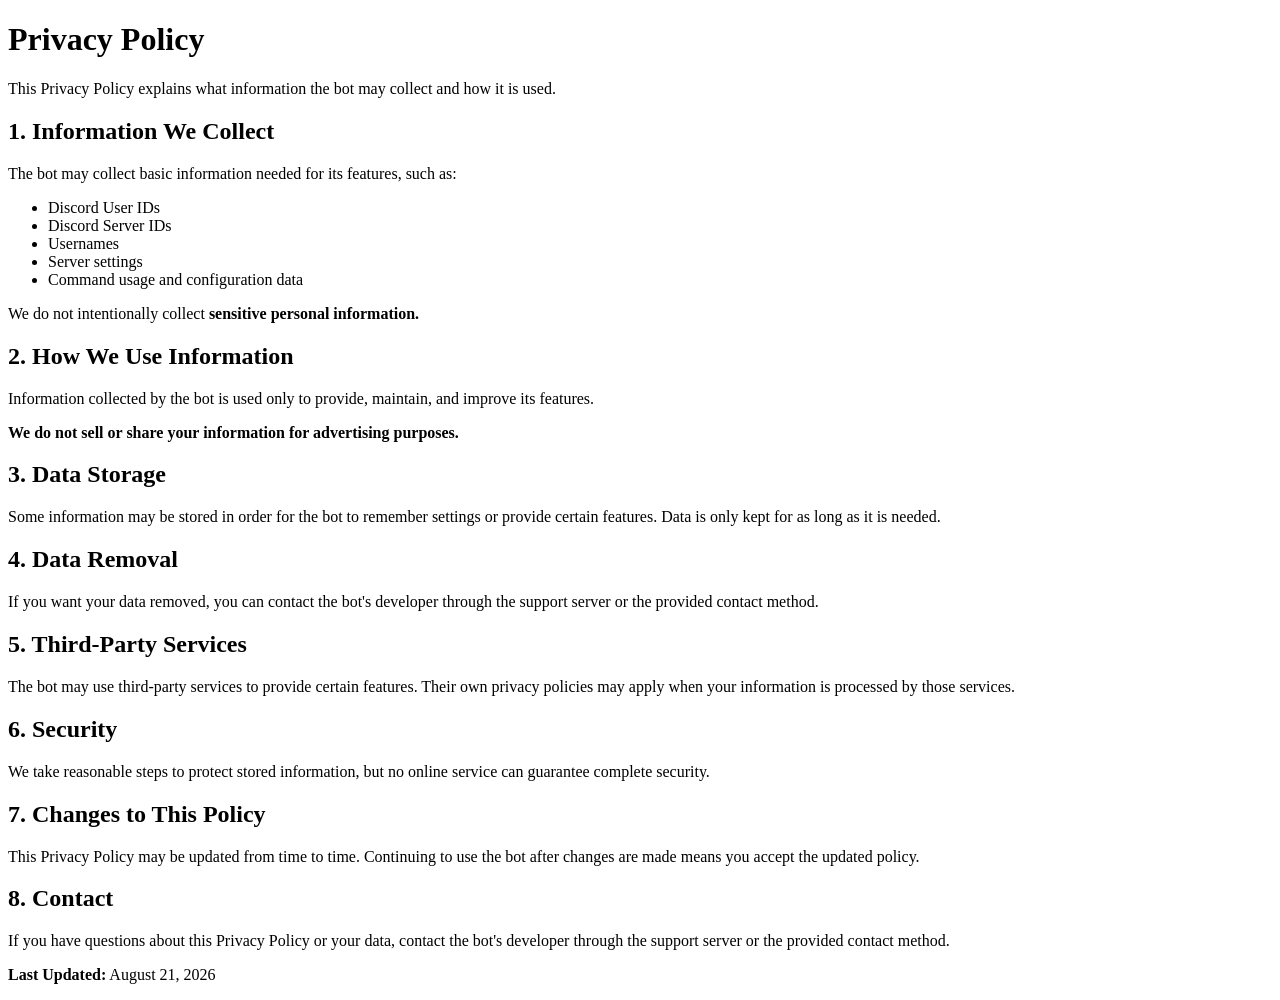
==== pp.html @ 9806330d "Add Privacy Policy page in pp.html" ====
<!DOCTYPE html>
<html lang="en">
<head>
    <meta charset="UTF-8">
    <meta name="viewport" content="width=device-width, initial-scale=1.0">
    <title>Privacy Policy</title>
</head>
<body>
    <h1>Privacy Policy</h1>

    <p>This Privacy Policy explains what information the bot may collect and how it is used.</p>

    <h2>1. Information We Collect</h2>

    <p>The bot may collect basic information needed for its features, such as:</p>

    <ul>
        <li>Discord User IDs</li>
        <li>Discord Server IDs</li>
        <li>Usernames</li>
        <li>Server settings</li>
        <li>Command usage and configuration data</li>
    </ul>

    <p>We do not intentionally collect <strong>sensitive personal information.</strong></p>

    <h2>2. How We Use Information</h2>

    <p>Information collected by the bot is used only to provide, maintain, and improve its features.</p>

    <p><strong>We do not sell or share your information for advertising purposes.</strong></p>

    <h2>3. Data Storage</h2>

    <p>Some information may be stored in order for the bot to remember settings or provide certain features. Data is only kept for as long as it is needed.</p>

    <h2>4. Data Removal</h2>

    <p>If you want your data removed, you can contact the bot's developer through the support server or the provided contact method.</p>

    <h2>5. Third-Party Services</h2>

    <p>The bot may use third-party services to provide certain features. Their own privacy policies may apply when your information is processed by those services.</p>

    <h2>6. Security</h2>

    <p>We take reasonable steps to protect stored information, but no online service can guarantee complete security.</p>

    <h2>7. Changes to This Policy</h2>

    <p>This Privacy Policy may be updated from time to time. Continuing to use the bot after changes are made means you accept the updated policy.</p>

    <h2>8. Contact</h2>

    <p>If you have questions about this Privacy Policy or your data, contact the bot's developer through the support server or the provided contact method.</p>

    <p><strong>Last Updated:</strong> August 21, 2026</p>
</body>
</html>
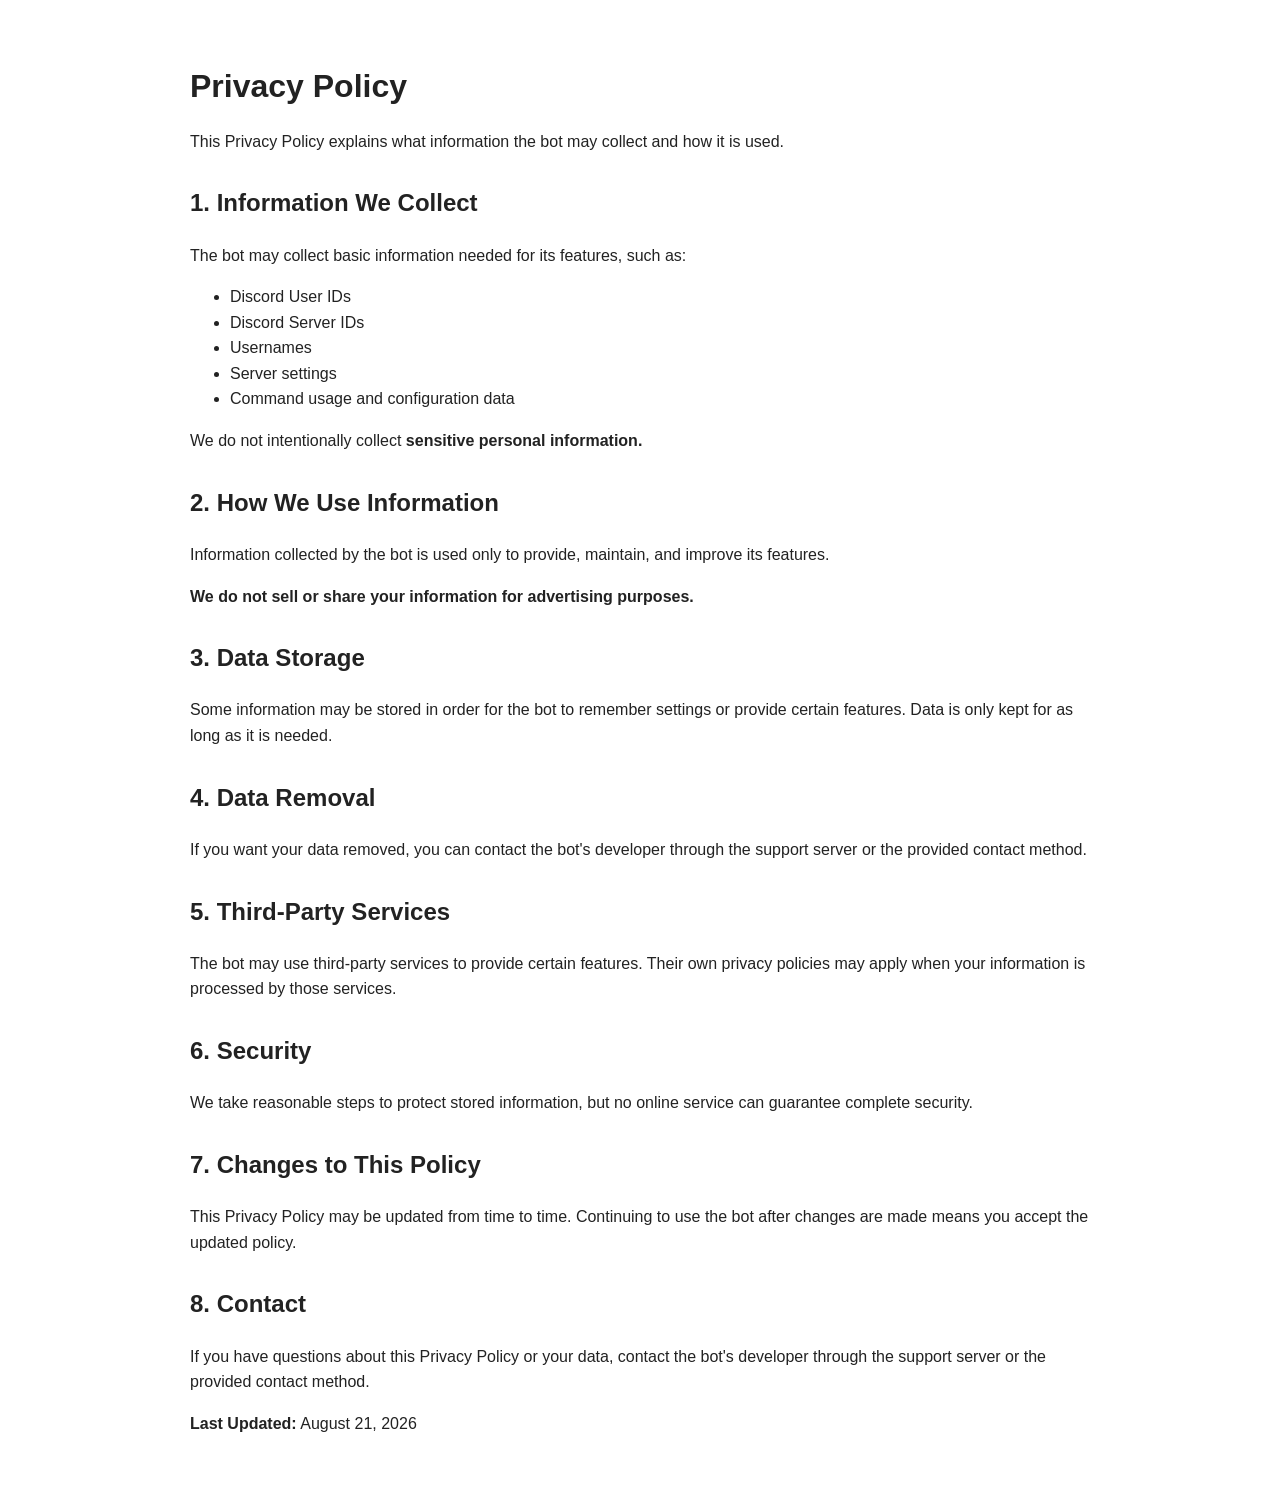
==== commit f96dd906: "Add stylesheet link to privacy policy page" ====
--- a/pp.html
+++ b/pp.html
@@ -4,6 +4,7 @@
     <meta charset="UTF-8">
     <meta name="viewport" content="width=device-width, initial-scale=1.0">
     <title>Privacy Policy</title>
+    <link rel="stylesheet" href="style.css">
 </head>
 <body>
     <h1>Privacy Policy</h1>
--- a/style.css
+++ b/style.css
@@ -0,0 +1,37 @@
+body {
+    font-family: Arial, sans-serif;
+    max-width: 900px;
+    margin: 0 auto;
+    padding: 40px 20px;
+    line-height: 1.6;
+    background: #ffffff;
+    color: #222222;
+}
+
+h1 {
+    margin-bottom: 10px;
+}
+
+h2 {
+    margin-top: 30px;
+}
+
+a {
+    color: #5865f2;
+    text-decoration: none;
+}
+
+a:hover {
+    text-decoration: underline;
+}
+
+@media (prefers-color-scheme: dark) {
+    body {
+        background: #121212;
+        color: #eeeeee;
+    }
+
+    a {
+        color: #7289da;
+    }
+}
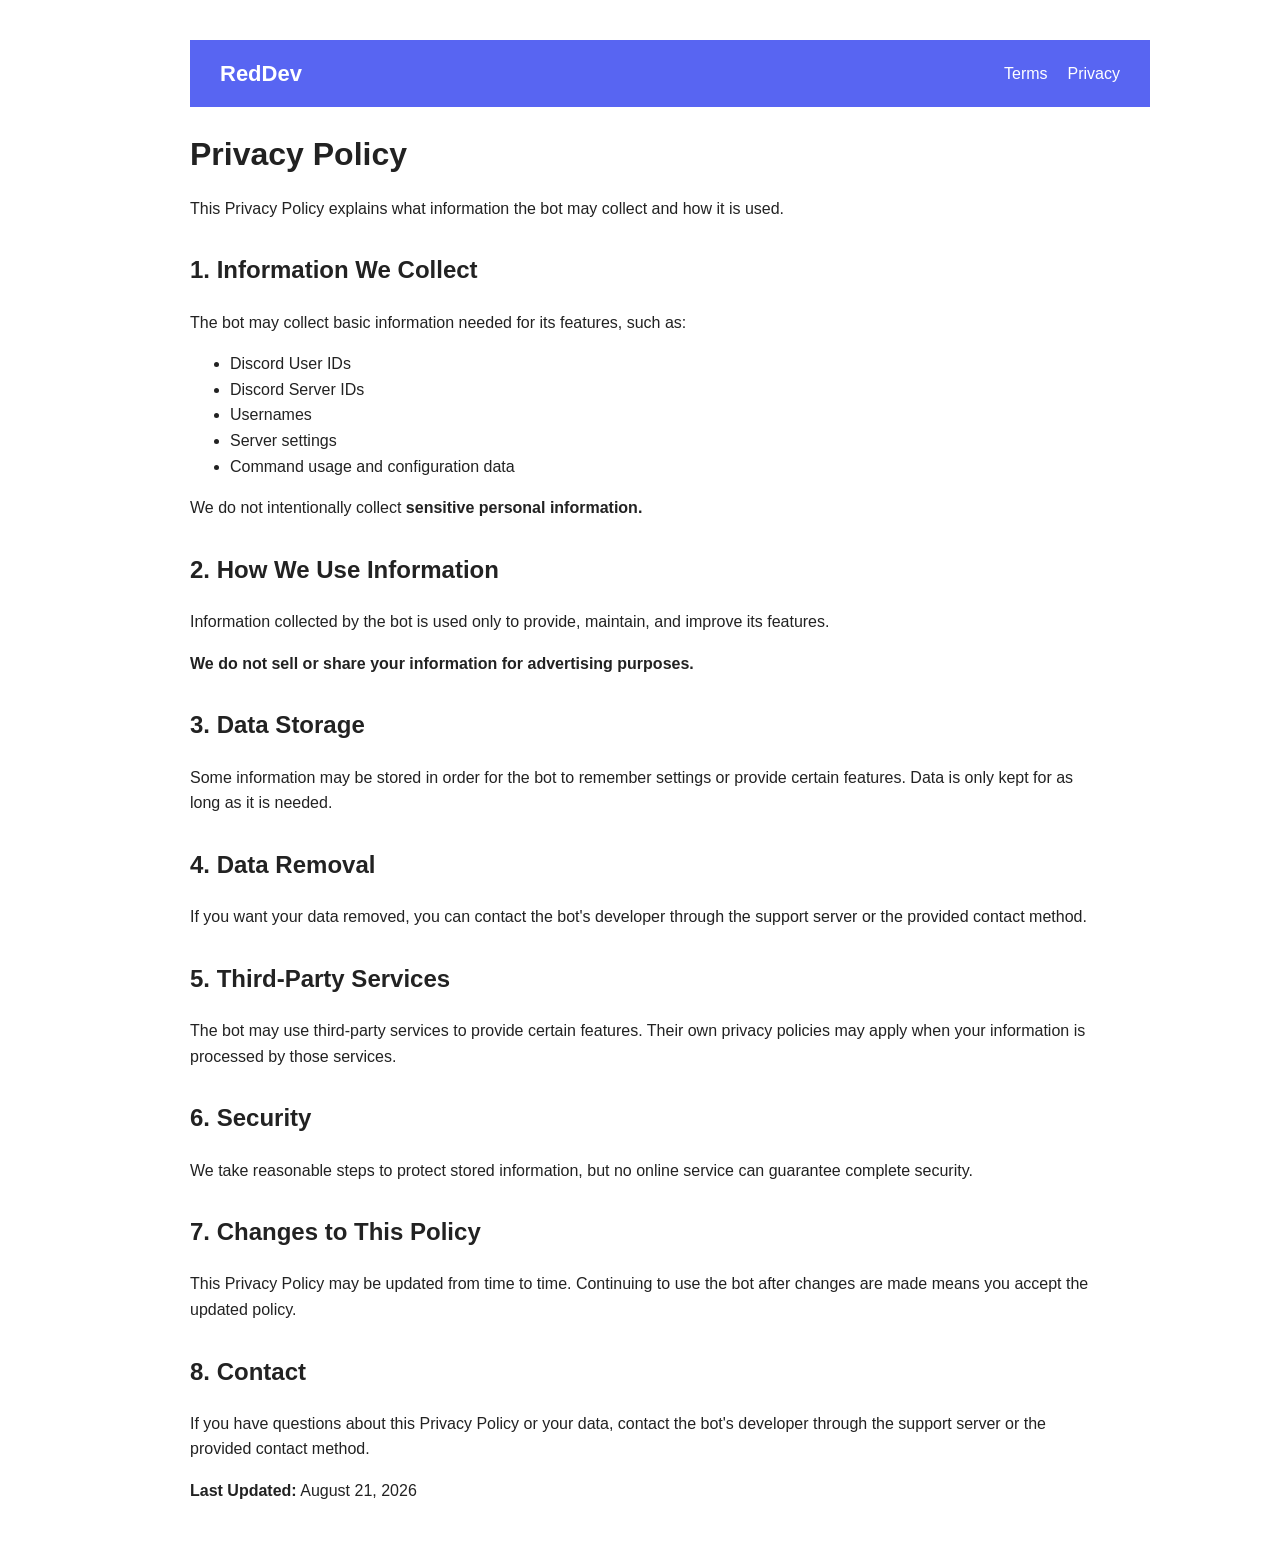
==== commit f696c343: "Add header and navigation to privacy policy page" ====
--- a/pp.html
+++ b/pp.html
@@ -6,6 +6,14 @@
     <title>Privacy Policy</title>
     <link rel="stylesheet" href="style.css">
 </head>
+<header class="topbar">
+    <a href="index.html" class="logo">RedDev</a>
+
+    <nav>
+        <a href="tos.html">Terms</a>
+        <a href="pp.html">Privacy</a>
+    </nav>
+</header>
 <body>
     <h1>Privacy Policy</h1>
 
--- a/style.css
+++ b/style.css
@@ -35,3 +35,34 @@
         color: #7289da;
     }
 }
+
+.topbar {
+    width: 100%;
+    padding: 16px 30px;
+    background: #5865f2;
+    color: white;
+    display: flex;
+    align-items: center;
+    justify-content: space-between;
+}
+
+.topbar .logo {
+    color: white;
+    font-size: 22px;
+    font-weight: bold;
+    text-decoration: none;
+}
+
+.topbar nav {
+    display: flex;
+    gap: 20px;
+}
+
+.topbar nav a {
+    color: white;
+    text-decoration: none;
+}
+
+.topbar nav a:hover {
+    text-decoration: underline;
+}
